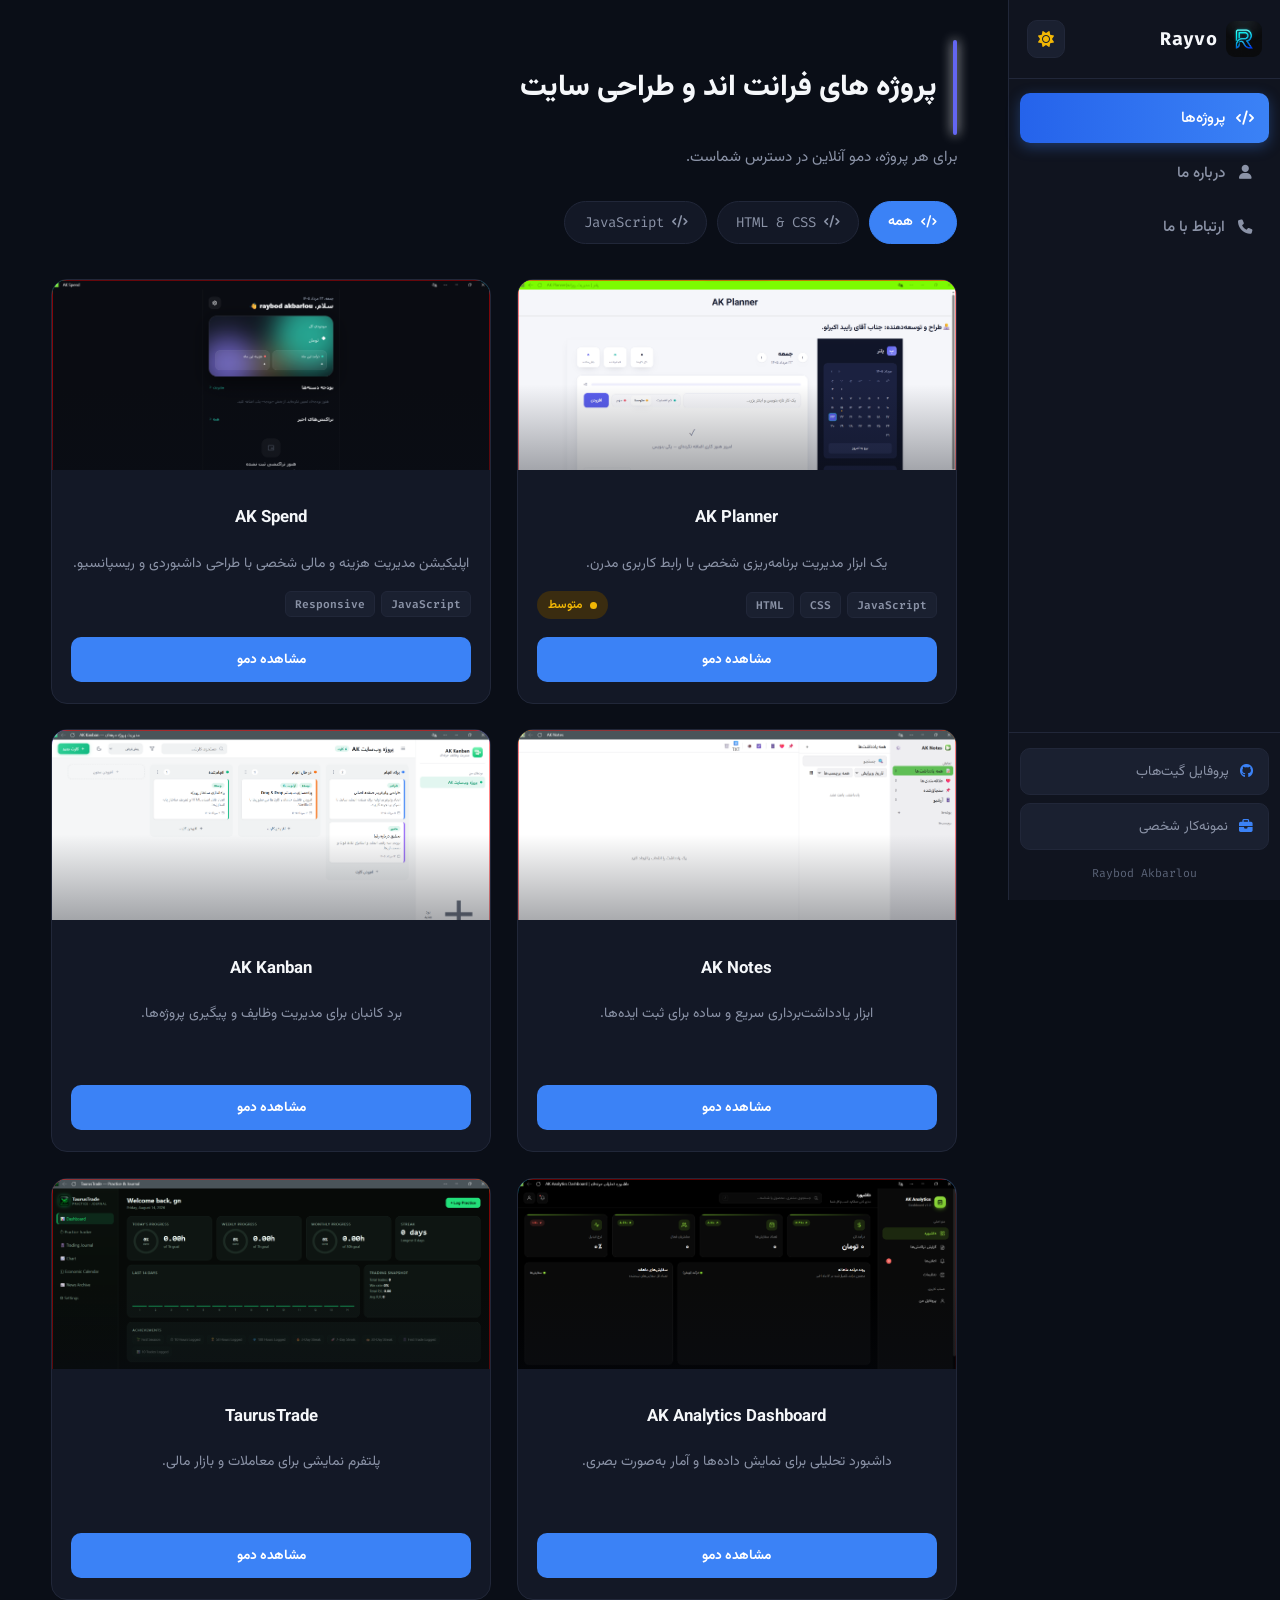
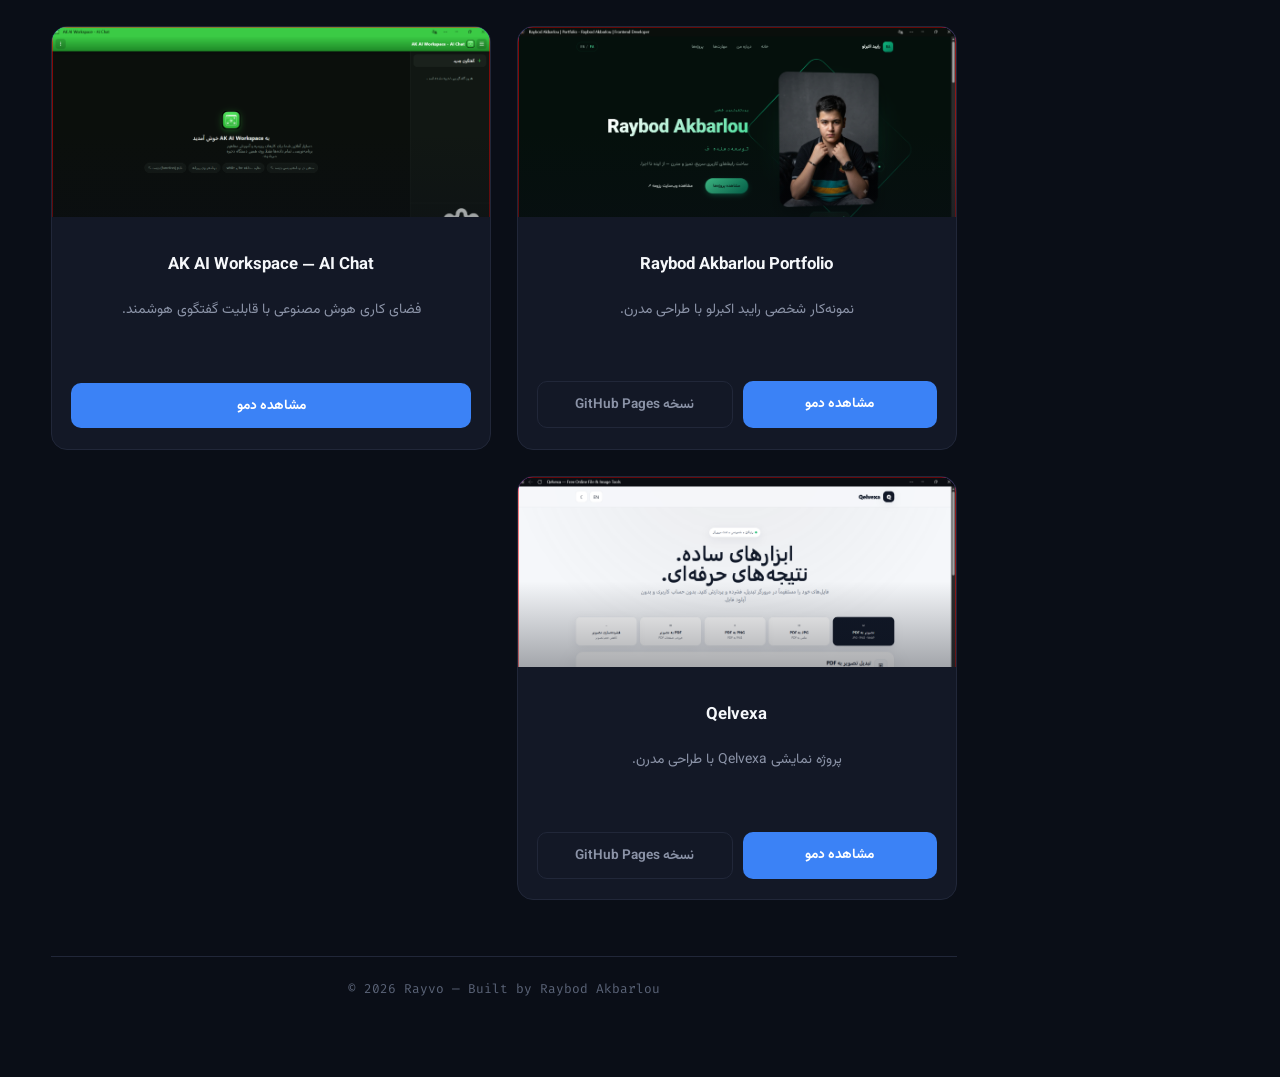
==== index.html @ 81c855da "Update index.html" ====
<!doctype html>
<html lang="fa-ir" dir="rtl">
  <head>
    <meta charset="UTF-8" />
    <meta name="viewport" content="width=device-width, initial-scale=1.0" />
    <meta name="robots" content="index, follow" />
    <meta name="google-site-verification" content="TCBOVamqbZAnU4rE4a7-qFZ5lnNchk9OCdgxbhcZMUU" />
    <meta name="google-site-verification" content="RnNxSynGkqbZttEz3qZgmqcuRz6Z2WB9FVSdHI-P9tY" />

    <title>Rayvo | رایبد اکبرلو — برنامه‌نویس و توسعه‌دهنده وب</title>

    <meta
      name="description"
      content="رایوو (Rayvo) — وب‌سایت رسمی رایبد اکبرلو (Raybod Akbarlou)، برنامه‌نویس و توسعه‌دهنده وب. نمونه‌کارها و پروژه‌های واقعی با HTML، CSS، JavaScript و Laravel."
    />

    <link rel="canonical" href="https://rayvo.vercel.app/">

    <!-- Open Graph -->
    <meta property="og:type" content="website" />
    <meta property="og:site_name" content="Rayvo" />
    <meta property="og:locale" content="fa_IR" />
    <meta property="og:title" content="Rayvo | رایبد اکبرلو (Raybod Akbarlou)" />
    <meta property="og:description" content="وب‌سایت رسمی رایبد اکبرلو (Raybod Akbarlou) — برنامه‌نویس و توسعه‌دهنده وب." />
    <meta property="og:url" content="https://rayvo.vercel.app/" />
    <meta property="og:image" content="https://rayvo.vercel.app/logo.jpg" />

    <!-- Twitter -->
    <meta name="twitter:card" content="summary_large_image" />
    <meta name="twitter:title" content="Rayvo | رایبد اکبرلو" />
    <meta name="twitter:description" content="وب‌سایت رسمی رایبد اکبرلو، برنامه‌نویس و توسعه‌دهنده وب." />
    <meta name="twitter:image" content="https://rayvo.vercel.app/logo.jpg" />

    <link rel="preconnect" href="https://fonts.googleapis.com" />
    <link rel="preconnect" href="https://fonts.gstatic.com" crossorigin />
    <link
      href="https://fonts.googleapis.com/css2?family=Vazirmatn:wght@400;500;600;700;800&family=Fira+Code:wght@500;700&display=swap"
      rel="stylesheet"
    />
    <link
      rel="stylesheet"
      href="https://cdnjs.cloudflare.com/ajax/libs/font-awesome/6.5.2/css/all.min.css"
    />
    <link rel="stylesheet" href="style.css" />
    <link rel="icon" type="image/jpeg" href="logo.jpg" />

    <!-- Person Schema — برای ارتباط دادن اسم و اسم‌های مستعار به گوگل -->
    <script type="application/ld+json">
    {
      "@context": "https://schema.org",
      "@type": "Person",
      "name": "Raybod Akbarlou",
      "alternateName": ["Rayvo", "رایوو", "رایبد اکبرلو", "رایبد برنامه‌نویس", "RAYVO"],
      "url": "https://rayvo.vercel.app/",
      "image": "https://rayvo.vercel.app/logo.jpg",
      "jobTitle": "Web Developer",
      "sameAs": [
        "لینک گیت‌هاب خودت",
        "لینک لینکدین خودت",
        "لینک اینستاگرام یا تلگرام خودت"
      ]
    }
    </script>
    <meta name="google-site-verification" content="_VOBvBdbE7ABhDpnq6AA2-xROh_60BNhu_OoKfqA_jM" />
  </head>
  <body>
    <div class="app-shell">
      <!-- ============ Sidebar (desktop) ============ -->
      <aside class="sidebar" id="sidebar">
        <div class="sidebar-top">
          <div class="brand">
            <img src="logo.jpg" alt="Rayvo logo" class="brand-mark-img" />
            <span class="brand-name font-en">Rayvo</span>
          </div>
          <button class="theme-toggle-btn" data-toggle-theme aria-label="تغییر پوسته روشن و تاریک">
            <i class="fa-solid fa-sun"></i>
          </button>
        </div>

        <nav class="sidebar-nav">
          <a href="#" class="nav-item active" data-section="projects">
            <i class="fa-solid fa-code"></i>
            پروژه‌ها
          </a>
          <a href="#" class="nav-item" data-section="about">
            <i class="fa-solid fa-user"></i>
            درباره ما
          </a>
          <a href="#" class="nav-item" data-section="contact">
            <i class="fa-solid fa-phone"></i>
            ارتباط با ما
          </a>
        </nav>

        <div class="sidebar-bottom">
          <a
            class="sidebar-link"
            href="https://github.com/raybod179"
            target="_blank"
            rel="noopener"
          >
            <i class="fa-brands fa-github"></i>
            پروفایل گیت‌هاب
          </a>
          <a
            class="sidebar-link"
            href="https://raybodak-portfolio.vercel.app/"
            target="_blank"
            rel="noopener"
          >
            <i class="fa-solid fa-briefcase"></i>
            نمونه‌کار شخصی
          </a>
          <div class="sidebar-credit font-en">Raybod Akbarlou</div>
        </div>
      </aside>

      <!-- ============ Main ============ -->
      <div style="flex:1; min-width:0; display:flex; flex-direction:column;">
        <!-- Mobile topbar -->
        <div class="mobile-topbar">
          <div class="brand">
            <img src="logo.jpg" alt="Rayvo logo" class="brand-mark-img" />
            <span class="brand-name font-en">Rayvo</span>
          </div>
          <button class="theme-toggle-btn" data-toggle-theme aria-label="تغییر پوسته روشن و تاریک">
            <i class="fa-solid fa-sun"></i>
          </button>
        </div>

        <main class="main-content">
          <!-- ================= Projects Section ================= -->
          <section class="page-section" id="section-projects">
            <div class="page-header">
              <div class="title-bar"></div>
              <h1 class="page-title">پروژه های فرانت اند و طراحی سایت</h1>
            </div>
            <p class="page-subtitle">برای هر پروژه، دمو آنلاین در دسترس شماست.</p>

            <div class="filters">
              <button class="filter-btn active" data-category="all">
                <i class="fa-solid fa-code"></i>
                همه
              </button>
              <button class="filter-btn" data-category="html-css">
                <i class="fa-solid fa-code"></i>
                <span class="font-en">HTML &amp; CSS</span>
              </button>
              <button class="filter-btn" data-category="javascript">
                <i class="fa-solid fa-code"></i>
                <span class="font-en">JavaScript</span>
              </button>
            </div>

            <div class="projects-grid" id="projectsGrid" style="display:none;"></div>

            <div class="projects-grid" id="skeletonContainer">
              <div class="skeleton-card">
                <div class="skel-block" style="height:190px;"></div>
                <div style="padding:1.15rem;">
                  <div class="skel-block" style="height:1rem; width:55%; margin:0 auto 0.7rem;"></div>
                  <div class="skel-block" style="height:0.8rem; width:85%; margin:0 auto 0.9rem;"></div>
                  <div class="skel-block" style="height:2.3rem; border-radius:10px;"></div>
                </div>
              </div>
              <div class="skeleton-card">
                <div class="skel-block" style="height:190px;"></div>
                <div style="padding:1.15rem;">
                  <div class="skel-block" style="height:1rem; width:55%; margin:0 auto 0.7rem;"></div>
                  <div class="skel-block" style="height:0.8rem; width:85%; margin:0 auto 0.9rem;"></div>
                  <div class="skel-block" style="height:2.3rem; border-radius:10px;"></div>
                </div>
              </div>
              <div class="skeleton-card">
                <div class="skel-block" style="height:190px;"></div>
                <div style="padding:1.15rem;">
                  <div class="skel-block" style="height:1rem; width:55%; margin:0 auto 0.7rem;"></div>
                  <div class="skel-block" style="height:0.8rem; width:85%; margin:0 auto 0.9rem;"></div>
                  <div class="skel-block" style="height:2.3rem; border-radius:10px;"></div>
                </div>
              </div>
            </div>
          </section>

          <!-- ================= About Section ================= -->
          <section class="page-section" id="section-about">
            <div class="page-header">
              <div class="title-bar"></div>
              <h1 class="page-title">درباره ما</h1>
            </div>
            <p class="page-subtitle">آشنایی با Rayvo</p>

            <div class="section-block">
              <p>
                Rayvo از سال ۱۴۰۱ با هدف ساخت محصولات دیجیتال اصولی، کاربردی و
                باکیفیت آغاز به کار کرده است. ما باور داریم که ساخت یک محصول
                موفق فقط به ظاهر زیبا محدود نمی‌شود؛ بلکه پایه اصلی آن منطق
                درست، معماری مناسب و توجه به جزئیات است.
              </p>
              <p>
                در Rayvo تمرکز ما بر طراحی و توسعه پروژه‌هایی است که با فکر،
                برنامه‌ریزی و اصول مهندسی ساخته می‌شوند. هر ایده را قبل از
                اجرا بررسی می‌کنیم و تلاش می‌کنیم نتیجه‌ای ایجاد کنیم که علاوه
                بر زیبایی، عملکرد واقعی و تجربه کاربری خوبی داشته باشد.
              </p>
              <p>
                ما با ساخت پروژه‌هایی در زمینه ابزارهای دیجیتال، نرم‌افزارهای
                کاربردی و تجربه‌های مدرن وب، مسیر خود را برای یادگیری، رشد و
                ایجاد محصولات بهتر ادامه می‌دهیم.
              </p>
              <p>
                ماموریت Rayvo این است که با ترکیب منطق، خلاقیت و فناوری،
                محصولاتی بسازد که ساده، قدرتمند و قابل اعتماد باشند. 🚀
              </p>
            </div>
          </section>

          <!-- ================= Contact Section ================= -->
          <section class="page-section" id="section-contact">
            <div class="page-header">
              <div class="title-bar"></div>
              <h1 class="page-title">ارتباط با ما</h1>
            </div>
            <p class="page-subtitle">از این راه‌ها می‌توانید با ما در ارتباط باشید.</p>

            <div class="contact-links">
              <a
                class="contact-card contact-telegram"
                href="https://t.me/RaybodAKPortfolio"
                target="_blank"
                rel="noopener"
              >
                <span class="contact-icon"><i class="fa-brands fa-telegram"></i></span>
                <span class="contact-text">
                  <span class="contact-label">تلگرام</span>
                  <span class="contact-sub font-en">t.me/RaybodAKPortfolio</span>
                </span>
              </a>

              <a
                class="contact-card contact-resume"
                href="https://raybodak.vercel.app/"
                target="_blank"
                rel="noopener"
              >
                <span class="contact-icon"><i class="fa-solid fa-file-lines"></i></span>
                <span class="contact-text">
                  <span class="contact-label">رزومه</span>
                  <span class="contact-sub font-en">raybodak.vercel.app</span>
                </span>
              </a>

              <a
                class="contact-card contact-github"
                href="https://github.com/raybod179"
                target="_blank"
                rel="noopener"
              >
                <span class="contact-icon"><i class="fa-brands fa-github"></i></span>
                <span class="contact-text">
                  <span class="contact-label">گیت‌هاب</span>
                  <span class="contact-sub font-en">github.com/raybod179</span>
                </span>
              </a>
            </div>
          </section>

          <footer class="site-footer font-en">
            © <span id="year"></span> Rayvo — Built by Raybod Akbarlou
          </footer>
        </main>
      </div>
    </div>

    <!-- ============ Bottom nav (mobile only) ============ -->
    <nav class="bottom-nav" id="bottomNav">
      <a href="#" class="bottom-nav-item active" data-section="projects">
        <i class="fa-solid fa-code"></i>
        <span>پروژه‌ها</span>
      </a>
      <a href="#" class="bottom-nav-item" data-section="about">
        <i class="fa-solid fa-user"></i>
        <span>درباره ما</span>
      </a>
      <a href="#" class="bottom-nav-item" data-section="contact">
        <i class="fa-solid fa-phone"></i>
        <span>ارتباط با ما</span>
      </a>
    </nav>

    <script src="script.js"></script>
    <script>
      document.getElementById("year").textContent = new Date().getFullYear();
    </script>
  </body>
</html>
---- style.css ----
/* =========================================================
   Rayvo — style.css
   Dark theme (default), right-side sidebar (RTL), colorful project cards
   Includes light theme toggle + mobile bottom navigation
   ========================================================= */

:root {
  --bg-page: #0a0e17;
  --bg-sidebar: #10141f;
  --bg-card: #131826;
  --bg-elevated: #1a2030;
  --border: #212739;
  --text-primary: #f5f7fa;
  --text-secondary: #8b93a7;
  --text-muted: #5b6478;

  --accent-blue: #3b82f6;
  --accent-blue-dark: #2563eb;
  --accent-blue-soft: rgba(59, 130, 246, 0.16);

  --accent-orange-1: #fb7a2e;
  --accent-orange-2: #ef476f;

  --badge-amber-bg: #3a2c10;
  --badge-amber-text: #f2b705;
  --badge-green-bg: #0f3323;
  --badge-green-text: #34d399;

  --radius-lg: 16px;
  --radius-md: 10px;
  --sidebar-width: 272px;
  --bottom-nav-height: 66px;
}

/* ================= Light theme ================= */
:root[data-theme="light"] {
  --bg-page: #f3f5fa;
  --bg-sidebar: #ffffff;
  --bg-card: #ffffff;
  --bg-elevated: #eef1f7;
  --border: #e3e7f0;
  --text-primary: #171c2b;
  --text-secondary: #5b6478;
  --text-muted: #8b93a7;

  --badge-amber-bg: #fdf1cf;
  --badge-amber-text: #a2720a;
  --badge-green-bg: #d9f7e8;
  --badge-green-text: #0f9d63;
}

* { box-sizing: border-box; }

html, body {
  margin: 0;
  padding: 0;
  background: var(--bg-page);
  color: var(--text-primary);
  font-family: "Vazirmatn", "Segoe UI", Tahoma, sans-serif;
}

body {
  direction: rtl;
  transition: background 0.25s ease, color 0.25s ease;
}

a { color: inherit; text-decoration: none; }
button { font-family: inherit; cursor: pointer; border: none; background: none; color: inherit; }
img { max-width: 100%; display: block; }

.font-en { direction: ltr; unicode-bidi: isolate; font-family: "Fira Code", monospace; }

/* ================= App Shell ================= */
.app-shell {
  display: flex;
  min-height: 100vh;
}

/* ================= Sidebar ================= */
.sidebar {
  width: var(--sidebar-width);
  flex-shrink: 0;
  background: var(--bg-sidebar);
  border-left: 1px solid var(--border);
  display: flex;
  flex-direction: column;
  position: sticky;
  top: 0;
  height: 100vh;
  z-index: 100;
  transition: background 0.25s ease, border-color 0.25s ease;
}

.sidebar-top {
  display: flex;
  align-items: center;
  justify-content: space-between;
  padding: 1.25rem 1.1rem;
  border-bottom: 1px solid var(--border);
}

.brand {
  display: flex;
  align-items: center;
  gap: 0.6rem;
}

.brand-mark-img {
  width: 36px;
  height: 36px;
  border-radius: 9px;
  object-fit: cover;
  flex-shrink: 0;
  background: #05070c;
}

.brand-name {
  font-weight: 800;
  font-size: 1.15rem;
  letter-spacing: 0.3px;
}

/* ================= Theme toggle button ================= */
.theme-toggle-btn {
  width: 38px;
  height: 38px;
  border-radius: 10px;
  background: var(--bg-elevated);
  border: 1px solid var(--border);
  display: flex;
  align-items: center;
  justify-content: center;
  flex-shrink: 0;
  transition: all 0.2s ease;
}

.theme-toggle-btn i {
  font-size: 1rem;
  color: #f2b705;
  transition: transform 0.3s ease;
}

.theme-toggle-btn:hover {
  border-color: var(--accent-blue);
  transform: translateY(-1px);
}

.sidebar-nav {
  padding: 0.9rem 0.7rem;
  display: flex;
  flex-direction: column;
  gap: 0.3rem;
}

.nav-item {
  display: flex;
  align-items: center;
  gap: 0.7rem;
  padding: 0.8rem 0.9rem;
  border-radius: var(--radius-md);
  color: var(--text-secondary);
  font-size: 0.95rem;
  font-weight: 500;
  transition: all 0.2s ease;
}

.nav-item i { font-size: 0.9rem; width: 18px; text-align: center; }

.nav-item:hover {
  background: var(--bg-elevated);
  color: var(--text-primary);
}

.nav-item.active {
  background: linear-gradient(90deg, var(--accent-blue-dark), var(--accent-blue));
  color: #fff;
  box-shadow: 0 4px 14px rgba(59, 130, 246, 0.35);
}

.sidebar-bottom {
  margin-top: auto;
  padding: 0.9rem 0.7rem 1.2rem;
  border-top: 1px solid var(--border);
  display: flex;
  flex-direction: column;
  gap: 0.5rem;
}

.sidebar-link {
  display: flex;
  align-items: center;
  gap: 0.7rem;
  padding: 0.75rem 0.9rem;
  border-radius: var(--radius-md);
  background: var(--bg-elevated);
  border: 1px solid var(--border);
  font-size: 0.85rem;
  color: var(--text-secondary);
  transition: all 0.2s ease;
}

.sidebar-link:hover { border-color: var(--accent-blue); color: var(--text-primary); }
.sidebar-link i { color: var(--accent-blue); }

.sidebar-credit {
  padding: 0.5rem 0.9rem 0;
  font-size: 0.72rem;
  color: var(--text-muted);
  text-align: center;
}

/* ================= Mobile Topbar ================= */
.mobile-topbar {
  display: none;
  align-items: center;
  justify-content: space-between;
  padding: 1rem 1.1rem;
  background: var(--bg-sidebar);
  border-bottom: 1px solid var(--border);
  position: sticky;
  top: 0;
  z-index: 90;
  transition: background 0.25s ease, border-color 0.25s ease;
}

/* ================= Main Content ================= */
.main-content {
  flex: 1;
  min-width: 0;
  padding: 2.5rem clamp(1.25rem, 4vw, 3.5rem) 5rem;
}

.page-header {
  display: flex;
  align-items: center;
  gap: 1rem;
  margin-bottom: 0.6rem;
}

.title-bar {
  width: 4px;
  align-self: stretch;
  border-radius: 4px;
  background: #6366f1;
  box-shadow: 0 0 12px currentColor;
  flex-shrink: 0;
  animation: rgbCycle 4s linear infinite;
}

@keyframes rgbCycle {
  0%   { filter: hue-rotate(0deg); }
  100% { filter: hue-rotate(360deg); }
}

@media (prefers-reduced-motion: reduce) {
  .title-bar { animation: none; }
}

.page-title {
  font-size: clamp(1.35rem, 1.4vw + 1rem, 1.85rem);
  font-weight: 800;
}

.page-subtitle {
  color: var(--text-secondary);
  margin: 0 0 0 1.4rem;
  font-size: 0.95rem;
}

/* ================= Filters ================= */
.filters {
  display: flex;
  gap: 0.6rem;
  margin: 2rem 0 2.2rem;
  flex-wrap: wrap;
}

.filter-btn {
  display: flex;
  align-items: center;
  gap: 0.5rem;
  padding: 0.6rem 1.15rem;
  border-radius: 999px;
  border: 1px solid var(--border);
  background: var(--bg-card);
  color: var(--text-secondary);
  font-size: 0.88rem;
  transition: all 0.2s ease;
}

.filter-btn i { font-size: 0.78rem; }

.filter-btn:hover { border-color: var(--accent-blue); color: var(--text-primary); }

.filter-btn.active {
  background: var(--accent-blue);
  border-color: var(--accent-blue);
  color: #fff;
  font-weight: 600;
}

/* ================= Projects Grid ================= */
.projects-grid {
  display: grid;
  grid-template-columns: repeat(auto-fill, minmax(300px, 1fr));
  gap: 1.6rem;
}

.project-card {
  background: var(--bg-card);
  border: 1px solid var(--border);
  border-radius: var(--radius-lg);
  overflow: hidden;
  display: flex;
  flex-direction: column;
  transition: transform 0.25s ease, border-color 0.25s ease, box-shadow 0.25s ease, background 0.25s ease;
}

.project-card:hover {
  transform: translateY(-5px);
  border-color: var(--accent-blue);
  box-shadow: 0 12px 28px rgba(0, 0, 0, 0.35);
}

.project-thumb {
  height: 190px;
  width: 100%;
  display: flex;
  align-items: center;
  justify-content: center;
  position: relative;
  overflow: hidden;
}

/* Real screenshot image (preferred). Name your files ray1.jpg, ray2.jpg, ray3.jpg ...
   and place them next to index.html — they'll show automatically. */
.project-thumb-img {
  position: absolute;
  inset: 0;
  width: 100%;
  height: 100%;
  object-fit: cover;
  object-position: top center;
  z-index: 0;
}

.project-thumb i {
  font-size: 3rem;
  color: rgba(255, 255, 255, 0.92);
  filter: drop-shadow(0 4px 10px rgba(0, 0, 0, 0.25));
  position: relative;
  z-index: 1;
  display: none;
}

/* If an image is missing/broken, script.js adds this class and the icon shows instead */
.project-thumb.thumb-fallback i { display: block; }

.project-thumb::after {
  content: "";
  position: absolute;
  inset: 0;
  background: linear-gradient(180deg, rgba(0,0,0,0) 55%, rgba(10,14,23,0.35) 100%);
  z-index: 1;
}

.thumb-planner   { background: linear-gradient(135deg, #fb923c, #f43f5e); }
.thumb-spend     { background: linear-gradient(135deg, #10b981, #0ea5e9); }
.thumb-notes     { background: linear-gradient(135deg, #f59e0b, #f97316); }
.thumb-kanban    { background: linear-gradient(135deg, #8b5cf6, #6366f1); }
.thumb-analytics { background: linear-gradient(135deg, #06b6d4, #3b82f6); }
.thumb-trade     { background: linear-gradient(135deg, #ef4444, #f59e0b); }
.thumb-portfolio { background: linear-gradient(135deg, #6366f1, #a855f7); }
.thumb-ai        { background: linear-gradient(135deg, #22d3ee, #6366f1); }
.thumb-ide       { background: linear-gradient(135deg, #64748b, #1e293b); }
.thumb-qelvexa   { background: linear-gradient(135deg, #d946ef, #6366f1); }

.project-body {
  padding: 1.15rem 1.2rem 1.3rem;
  display: flex;
  flex-direction: column;
  flex: 1;
  text-align: center;
}

.project-title {
  font-weight: 700;
  font-size: 1.05rem;
  margin-bottom: 0.4rem;
}

.project-desc {
  color: var(--text-secondary);
  font-size: 0.87rem;
  line-height: 1.7;
  margin-bottom: 1rem;
}

.project-meta {
  display: flex;
  align-items: center;
  justify-content: space-between;
  margin-bottom: 1.1rem;
  min-height: 26px;
}

.tech-tags {
  display: flex;
  gap: 0.4rem;
  flex-wrap: wrap;
}

.tech-tag {
  font-size: 0.7rem;
  font-weight: 600;
  padding: 0.28rem 0.55rem;
  border-radius: 6px;
  border: 1px solid var(--border);
  color: var(--text-secondary);
  background: var(--bg-elevated);
}

.level-badge {
  display: inline-flex;
  align-items: center;
  gap: 0.4rem;
  font-size: 0.75rem;
  font-weight: 600;
  padding: 0.32rem 0.7rem;
  border-radius: 999px;
}

.level-dot {
  width: 7px;
  height: 7px;
  border-radius: 50%;
}

.level-amber { background: var(--badge-amber-bg); color: var(--badge-amber-text); }
.level-amber .level-dot { background: var(--badge-amber-text); }

.level-green { background: var(--badge-green-bg); color: var(--badge-green-text); }
.level-green .level-dot { background: var(--badge-green-text); }

.project-actions {
  display: flex;
  gap: 0.6rem;
  margin-top: auto;
}

.btn-demo,
.btn-alt {
  flex: 1;
  padding: 0.75rem 0.5rem;
  border-radius: var(--radius-md);
  font-size: 0.85rem;
  font-weight: 700;
  text-align: center;
  transition: all 0.2s ease;
}

.btn-demo {
  background: var(--accent-blue);
  color: #fff;
}

.btn-demo:hover { background: var(--accent-blue-dark); }

.btn-alt {
  background: transparent;
  border: 1px solid var(--border);
  color: var(--text-secondary);
  font-weight: 600;
}

.btn-alt:hover { border-color: var(--accent-blue); color: var(--text-primary); }

/* ================= Empty State ================= */
.empty-state {
  text-align: center;
  color: var(--text-muted);
  padding: 3rem 1rem;
  border: 1px dashed var(--border);
  border-radius: var(--radius-lg);
}

/* ================= Skeleton ================= */
.skeleton-card {
  background: var(--bg-card);
  border: 1px solid var(--border);
  border-radius: var(--radius-lg);
  overflow: hidden;
}

.skel-block {
  background: var(--bg-elevated);
  animation: pulse 1.4s ease-in-out infinite;
}

@keyframes pulse {
  0%, 100% { opacity: 1; }
  50% { opacity: 0.45; }
}

/* ================= Sections (About / Contact) ================= */
.page-section { display: none; }
.page-section.visible { display: block; }

.section-block {
  background: var(--bg-card);
  border: 1px solid var(--border);
  border-radius: var(--radius-lg);
  padding: 1.8rem;
  margin-top: 1.4rem;
  color: var(--text-secondary);
  line-height: 2;
}

.contact-form { display: grid; gap: 1rem; margin-top: 1.4rem; }

.contact-form input,
.contact-form textarea {
  background: var(--bg-elevated);
  border: 1px solid var(--border);
  border-radius: var(--radius-md);
  padding: 0.85rem 1rem;
  color: var(--text-primary);
  font-family: inherit;
}

.contact-form input:focus,
.contact-form textarea:focus {
  outline: none;
  border-color: var(--accent-blue);
}

.contact-form button {
  background: var(--accent-blue);
  color: #fff;
  font-weight: 700;
  padding: 0.85rem;
  border-radius: var(--radius-md);
}

.contact-form button:hover { background: var(--accent-blue-dark); }

/* ================= Contact Links ================= */
.contact-links {
  display: grid;
  grid-template-columns: repeat(auto-fit, minmax(230px, 1fr));
  gap: 1rem;
  margin-top: 1.4rem;
}

.contact-card {
  display: flex;
  align-items: center;
  gap: 0.9rem;
  padding: 1.1rem 1.2rem;
  background: var(--bg-card);
  border: 1px solid var(--border);
  border-radius: var(--radius-lg);
  transition: all 0.25s ease;
}

.contact-card:hover {
  transform: translateY(-4px);
  box-shadow: 0 12px 26px rgba(0, 0, 0, 0.35);
}

.contact-icon {
  width: 46px;
  height: 46px;
  border-radius: 12px;
  display: flex;
  align-items: center;
  justify-content: center;
  font-size: 1.3rem;
  flex-shrink: 0;
  color: #fff;
}

.contact-telegram .contact-icon { background: linear-gradient(135deg, #29a9eb, #0f7cc4); }
.contact-telegram:hover { border-color: #29a9eb; }

.contact-resume .contact-icon { background: linear-gradient(135deg, var(--accent-blue), #6366f1); }
.contact-resume:hover { border-color: var(--accent-blue); }

.contact-github .contact-icon { background: linear-gradient(135deg, #4b5563, #1f2430); }
.contact-github:hover { border-color: #6b7280; }

.contact-text {
  display: flex;
  flex-direction: column;
  gap: 0.2rem;
}

.contact-label {
  font-weight: 700;
  font-size: 0.98rem;
  color: var(--text-primary);
}

.contact-sub {
  font-size: 0.78rem;
  color: var(--text-secondary);
}

/* ================= Footer ================= */
.site-footer {
  margin-top: 3.5rem;
  padding-top: 1.4rem;
  border-top: 1px solid var(--border);
  color: var(--text-muted);
  font-size: 0.8rem;
  text-align: center;
}

/* ================= Bottom Navigation (mobile only) ================= */
.bottom-nav {
  display: none;
  position: fixed;
  bottom: 0;
  left: 0;
  right: 0;
  height: var(--bottom-nav-height);
  background: var(--bg-sidebar);
  border-top: 1px solid var(--border);
  z-index: 95;
  align-items: stretch;
  justify-content: space-around;
  padding-bottom: env(safe-area-inset-bottom, 0);
}

.bottom-nav-item {
  flex: 1;
  display: flex;
  flex-direction: column;
  align-items: center;
  justify-content: center;
  gap: 0.25rem;
  color: var(--text-secondary);
  font-size: 0.7rem;
  font-weight: 500;
  transition: color 0.2s ease;
}

.bottom-nav-item i { font-size: 1.15rem; }

.bottom-nav-item.active { color: var(--accent-blue); }

/* ================= Responsive ================= */
@media (max-width: 1023px) {
  .mobile-topbar { display: flex; }

  .sidebar { display: none; }

  .bottom-nav { display: flex; }

  .main-content { padding-bottom: calc(var(--bottom-nav-height) + 2rem); }
}

@media (prefers-reduced-motion: reduce) {
  * { animation: none !important; transition: none !important; }
}

a:focus-visible, button:focus-visible {
  outline: 2px solid var(--accent-blue);
  outline-offset: 2px;
}
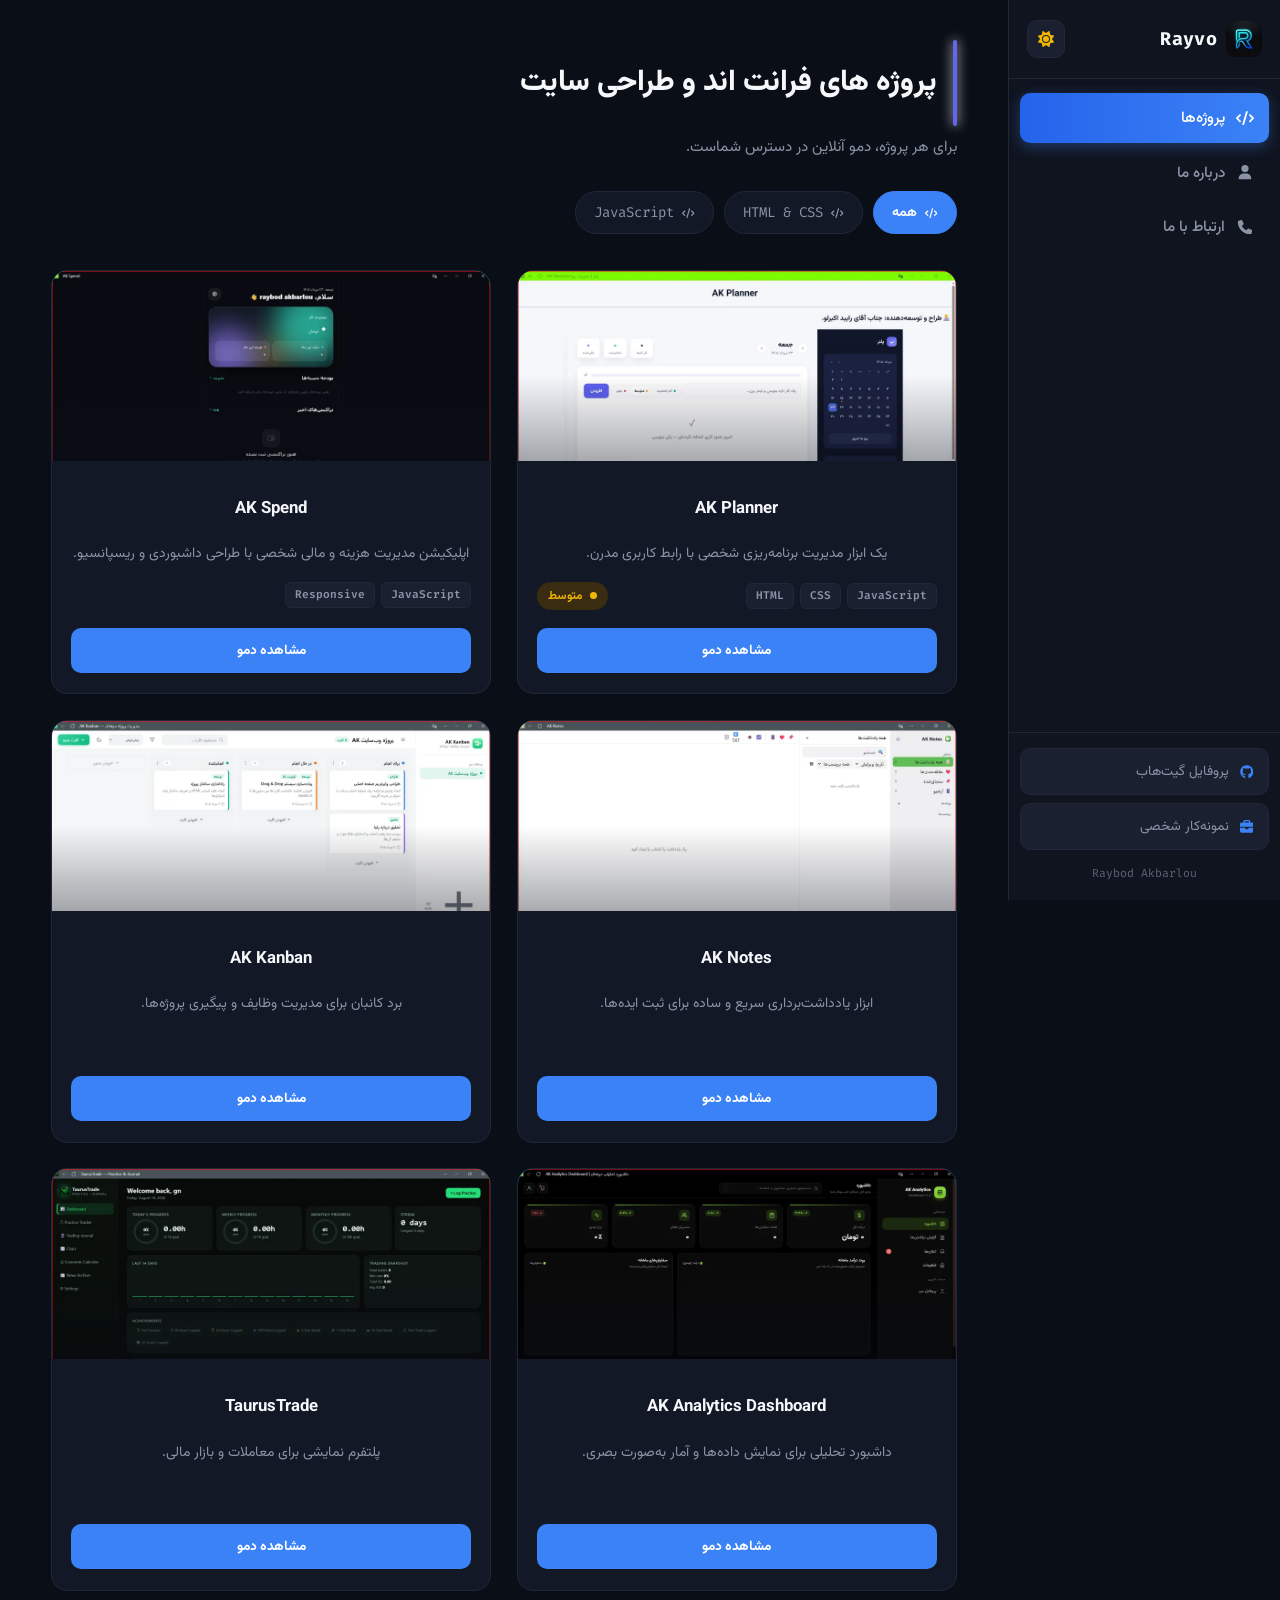
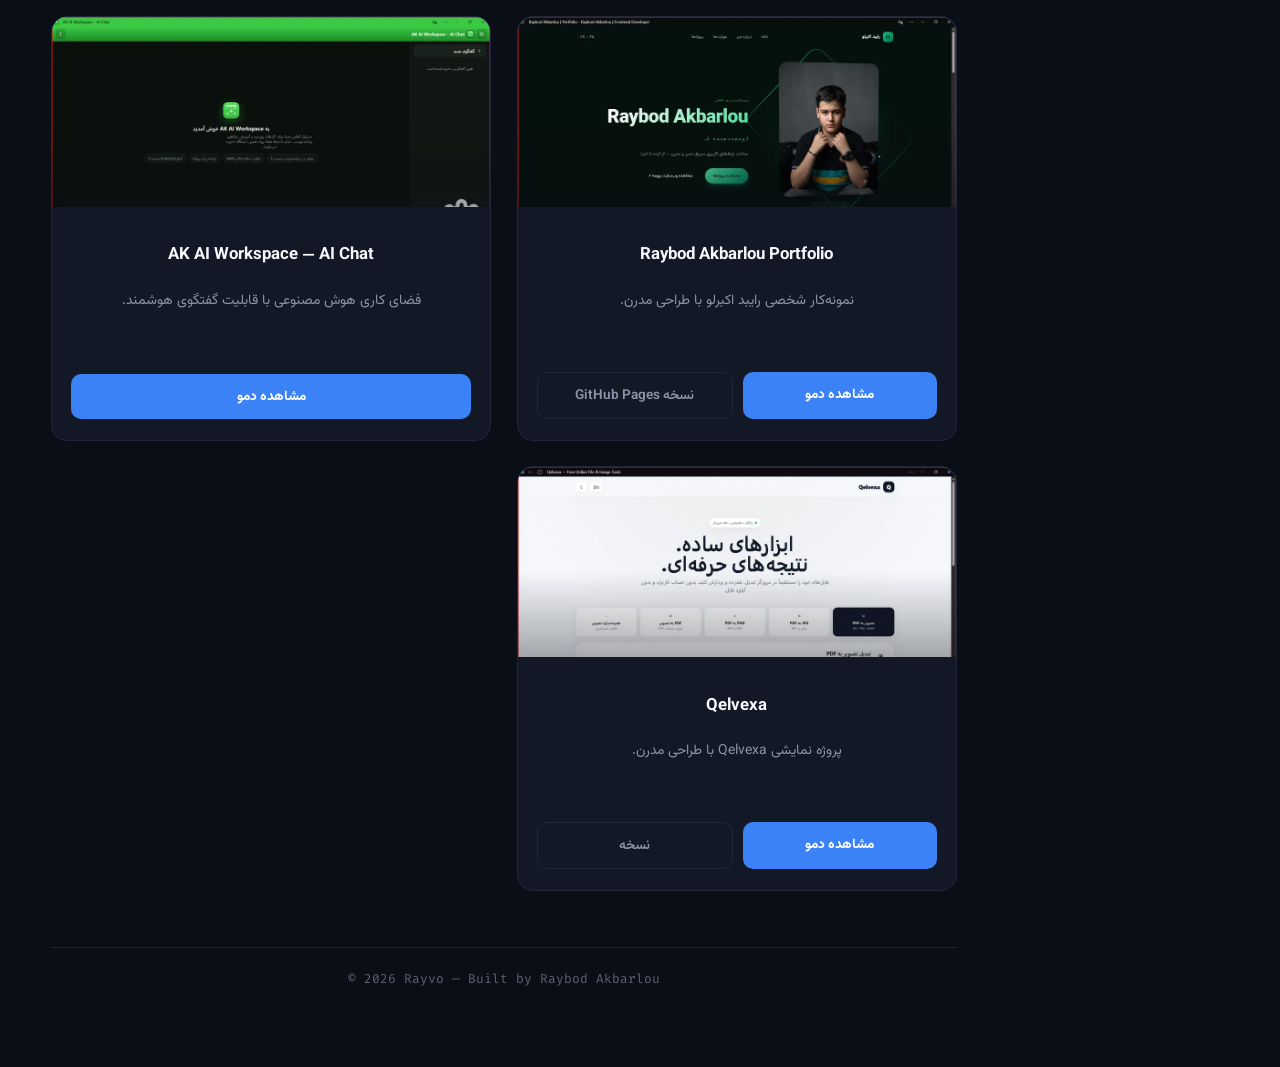
==== commit 91b0bcc0: "Upload new Rayvo version" ====
--- a/index.html
+++ b/index.html
@@ -3,190 +3,427 @@
   <head>
     <meta charset="UTF-8" />
     <meta name="viewport" content="width=device-width, initial-scale=1.0" />
-    <meta name="robots" content="index, follow" />
+    <meta name="robots" content="index, follow, max-image-preview:large, max-snippet:-1" />
+    <meta name="author" content="Raybod Akbarlou" />
+    <meta name="theme-color" content="#0a0e17" />
     <meta name="google-site-verification" content="TCBOVamqbZAnU4rE4a7-qFZ5lnNchk9OCdgxbhcZMUU" />
     <meta name="google-site-verification" content="RnNxSynGkqbZttEz3qZgmqcuRz6Z2WB9FVSdHI-P9tY" />
-
-    <title>Rayvo | رایبد اکبرلو — برنامه‌نویس و توسعه‌دهنده وب</title>
-
+    <meta name="google-site-verification" content="_VOBvBdbE7ABhDpnq6AA2-xROh_60BNhu_OoKfqA_jM" />
+
+    <title>Rayvo</title>
     <meta
       name="description"
-      content="رایوو (Rayvo) — وب‌سایت رسمی رایبد اکبرلو (Raybod Akbarlou)، برنامه‌نویس و توسعه‌دهنده وب. نمونه‌کارها و پروژه‌های واقعی با HTML، CSS، JavaScript و Laravel."
+      content="Rayvo (رایوو) — وب‌سایت رسمی رایبد اکبرلو (Raybod Akbarlou)، برنامه‌نویس و طراح وب. نمونه‌کارها و پروژه‌های فرانت‌اند با HTML، CSS، JavaScript و Laravel همراه با دمو آنلاین."
     />
-
-    <link rel="canonical" href="https://rayvo.vercel.app/">
-
-    <!-- Open Graph -->
+    <link rel="canonical" href="https://rayvo.vercel.app/" />
+
+    <!-- Open Graph / Twitter -->
     <meta property="og:type" content="website" />
     <meta property="og:site_name" content="Rayvo" />
     <meta property="og:locale" content="fa_IR" />
-    <meta property="og:title" content="Rayvo | رایبد اکبرلو (Raybod Akbarlou)" />
+    <meta property="og:title" content="Rayvo" />
     <meta property="og:description" content="وب‌سایت رسمی رایبد اکبرلو (Raybod Akbarlou) — برنامه‌نویس و توسعه‌دهنده وب." />
     <meta property="og:url" content="https://rayvo.vercel.app/" />
-    <meta property="og:image" content="https://rayvo.vercel.app/logo.jpg" />
-
-    <!-- Twitter -->
+    <meta property="og:image" content="https://rayvo.vercel.app/assets/img/logo.jpg" />
+    <meta property="og:image:alt" content="لوگوی Rayvo" />
     <meta name="twitter:card" content="summary_large_image" />
-    <meta name="twitter:title" content="Rayvo | رایبد اکبرلو" />
+    <meta name="twitter:title" content="Rayvo" />
     <meta name="twitter:description" content="وب‌سایت رسمی رایبد اکبرلو، برنامه‌نویس و توسعه‌دهنده وب." />
-    <meta name="twitter:image" content="https://rayvo.vercel.app/logo.jpg" />
-
+    <meta name="twitter:image" content="https://rayvo.vercel.app/assets/img/logo.jpg" />
+
+    <!-- Favicon (PNG only — no .ico) + PWA icons — add these files to the site root (see README → "Favicon") -->
+    <link rel="icon" type="image/png" href="favicon.png" />
+    <link rel="icon" type="image/png" sizes="96x96" href="favicon-96x96.png" />
+    <link rel="apple-touch-icon" sizes="180x180" href="apple-touch-icon.png" />
+    <link rel="manifest" href="manifest.webmanifest" />
+    <meta name="application-name" content="Rayvo" />
+    <meta name="mobile-web-app-capable" content="yes" />
+    <meta name="apple-mobile-web-app-capable" content="yes" />
+    <meta name="apple-mobile-web-app-title" content="Rayvo" />
+    <meta name="apple-mobile-web-app-status-bar-style" content="black" />
+
+    <!-- Styles: Tailwind CSS build (source: tailwind/input.css). Listed first on purpose. -->
+    <link rel="stylesheet" href="assets/css/tailwind.css" />
+    <noscript><link rel="stylesheet" href="assets/css/noscript.css" /></noscript>
+
+    <!-- Fonts (the only third-party request) -->
     <link rel="preconnect" href="https://fonts.googleapis.com" />
     <link rel="preconnect" href="https://fonts.gstatic.com" crossorigin />
     <link
       href="https://fonts.googleapis.com/css2?family=Vazirmatn:wght@400;500;600;700;800&family=Fira+Code:wght@500;700&display=swap"
       rel="stylesheet"
     />
-    <link
-      rel="stylesheet"
-      href="https://cdnjs.cloudflare.com/ajax/libs/font-awesome/6.5.2/css/all.min.css"
-    />
-    <link rel="stylesheet" href="style.css" />
-    <link rel="icon" type="image/jpeg" href="logo.jpg" />
-
-    <!-- Person Schema — برای ارتباط دادن اسم و اسم‌های مستعار به گوگل -->
+
+    <!-- Applies the saved theme before first paint (prevents a dark→light flash) -->
+    <script src="assets/js/theme-init.js"></script>
+
+    <!-- Structured data: Person + Organization + WebSite (sameAs = official profiles) -->
     <script type="application/ld+json">
+{
+  "@context": "https://schema.org",
+  "@graph": [
     {
-      "@context": "https://schema.org",
       "@type": "Person",
+      "@id": "https://rayvo.vercel.app/#person",
       "name": "Raybod Akbarlou",
-      "alternateName": ["Rayvo", "رایوو", "رایبد اکبرلو", "رایبد برنامه‌نویس", "RAYVO"],
+      "alternateName": [
+        "رایبد اکبرلو",
+        "رایبد اکبر لو",
+        "Raybod AK"
+      ],
       "url": "https://rayvo.vercel.app/",
-      "image": "https://rayvo.vercel.app/logo.jpg",
+      "image": "https://rayvo.vercel.app/assets/img/logo.jpg",
       "jobTitle": "Web Developer",
+      "description": "Raybod Akbarlou (رایبد اکبرلو) is a web developer and the founder of Rayvo, focused on front-end development with HTML, CSS, JavaScript and Laravel.",
+      "knowsAbout": [
+        "Web development",
+        "Front-end development",
+        "HTML",
+        "CSS",
+        "JavaScript",
+        "Laravel",
+        "SEO"
+      ],
+      "knowsLanguage": [
+        "fa",
+        "en"
+      ],
+      "worksFor": {
+        "@id": "https://rayvo.vercel.app/#brand"
+      },
       "sameAs": [
-        "لینک گیت‌هاب خودت",
-        "لینک لینکدین خودت",
-        "لینک اینستاگرام یا تلگرام خودت"
+        "https://github.com/raybod179",
+        "https://github.com/raybod179-oss",
+        "https://t.me/Rayvoak",
+        "https://www.youtube.com/@raybod-akbarlou-Rayvo",
+        "https://ble.ir/rayvo",
+        "https://www.aparat.com/Rayvo",
+        "https://raybodak.vercel.app/",
+        "https://raybodak-portfolio.vercel.app/"
       ]
+    },
+    {
+      "@type": "Organization",
+      "@id": "https://rayvo.vercel.app/#brand",
+      "name": "Rayvo",
+      "alternateName": [
+        "رایوو",
+        "rayvo",
+        "RAYVO"
+      ],
+      "url": "https://rayvo.vercel.app/",
+      "logo": "https://rayvo.vercel.app/assets/img/logo.jpg",
+      "foundingDate": "2022",
+      "founder": {
+        "@id": "https://rayvo.vercel.app/#person"
+      },
+      "sameAs": [
+        "https://github.com/raybod179-oss/Rayvo",
+        "https://t.me/Rayvoak",
+        "https://www.youtube.com/@raybod-akbarlou-Rayvo",
+        "https://ble.ir/rayvo",
+        "https://www.aparat.com/Rayvo"
+      ]
+    },
+    {
+      "@type": "WebSite",
+      "@id": "https://rayvo.vercel.app/#website",
+      "url": "https://rayvo.vercel.app/",
+      "name": "Rayvo",
+      "alternateName": [
+        "رایوو",
+        "rayvo"
+      ],
+      "inLanguage": "fa",
+      "publisher": {
+        "@id": "https://rayvo.vercel.app/#brand"
+      }
     }
+  ]
+}
     </script>
-    <meta name="google-site-verification" content="_VOBvBdbE7ABhDpnq6AA2-xROh_60BNhu_OoKfqA_jM" />
   </head>
+
   <body>
-    <div class="app-shell">
+    <!-- Icon sprite: Font Awesome Free 6 (https://fontawesome.com) — icons licensed CC BY 4.0.
+         Inlined so the page needs no icon font (≈250 KB saved) and no extra request. -->
+    <svg xmlns="http://www.w3.org/2000/svg" class="absolute size-0 overflow-hidden" aria-hidden="true" focusable="false">
+    <symbol id="i-sun" viewBox="0 0 512 512"><path d="M361.5 1.2c5 2.1 8.6 6.6 9.6 11.9L391 121l107.9 19.8c5.3 1 9.8 4.6 11.9 9.6s1.5 10.7-1.6 15.2L446.9 256l62.3 90.3c3.1 4.5 3.7 10.2 1.6 15.2s-6.6 8.6-11.9 9.6L391 391 371.1 498.9c-1 5.3-4.6 9.8-9.6 11.9s-10.7 1.5-15.2-1.6L256 446.9l-90.3 62.3c-4.5 3.1-10.2 3.7-15.2 1.6s-8.6-6.6-9.6-11.9L121 391 13.1 371.1c-5.3-1-9.8-4.6-11.9-9.6s-1.5-10.7 1.6-15.2L65.1 256 2.8 165.7c-3.1-4.5-3.7-10.2-1.6-15.2s6.6-8.6 11.9-9.6L121 121 140.9 13.1c1-5.3 4.6-9.8 9.6-11.9s10.7-1.5 15.2 1.6L256 65.1 346.3 2.8c4.5-3.1 10.2-3.7 15.2-1.6zM160 256a96 96 0 1 1 192 0 96 96 0 1 1 -192 0zm224 0a128 128 0 1 0 -256 0 128 128 0 1 0 256 0z"/></symbol>
+    <symbol id="i-moon" viewBox="0 0 384 512"><path d="M223.5 32C100 32 0 132.3 0 256S100 480 223.5 480c60.6 0 115.5-24.2 155.8-63.4c5-4.9 6.3-12.5 3.1-18.7s-10.1-9.7-17-8.5c-9.8 1.7-19.8 2.6-30.1 2.6c-96.9 0-175.5-78.8-175.5-176c0-65.8 36-123.1 89.3-153.3c6.1-3.5 9.2-10.5 7.7-17.3s-7.3-11.9-14.3-12.5c-6.3-.5-12.6-.8-19-.8z"/></symbol>
+    <symbol id="i-code" viewBox="0 0 640 512"><path d="M392.8 1.2c-17-4.9-34.7 5-39.6 22l-128 448c-4.9 17 5 34.7 22 39.6s34.7-5 39.6-22l128-448c4.9-17-5-34.7-22-39.6zm80.6 120.1c-12.5 12.5-12.5 32.8 0 45.3L562.7 256l-89.4 89.4c-12.5 12.5-12.5 32.8 0 45.3s32.8 12.5 45.3 0l112-112c12.5-12.5 12.5-32.8 0-45.3l-112-112c-12.5-12.5-32.8-12.5-45.3 0zm-306.7 0c-12.5-12.5-32.8-12.5-45.3 0l-112 112c-12.5 12.5-12.5 32.8 0 45.3l112 112c12.5 12.5 32.8 12.5 45.3 0s12.5-32.8 0-45.3L77.3 256l89.4-89.4c12.5-12.5 12.5-32.8 0-45.3z"/></symbol>
+    <symbol id="i-user" viewBox="0 0 448 512"><path d="M224 256A128 128 0 1 0 224 0a128 128 0 1 0 0 256zm-45.7 48C79.8 304 0 383.8 0 482.3C0 498.7 13.3 512 29.7 512l388.6 0c16.4 0 29.7-13.3 29.7-29.7C448 383.8 368.2 304 269.7 304l-91.4 0z"/></symbol>
+    <symbol id="i-phone" viewBox="0 0 512 512"><path d="M164.9 24.6c-7.7-18.6-28-28.5-47.4-23.2l-88 24C12.1 30.2 0 46 0 64C0 311.4 200.6 512 448 512c18 0 33.8-12.1 38.6-29.5l24-88c5.3-19.4-4.6-39.7-23.2-47.4l-96-40c-16.3-6.8-35.2-2.1-46.3 11.6L304.7 368C234.3 334.7 177.3 277.7 144 207.3L193.3 167c13.7-11.2 18.4-30 11.6-46.3l-40-96z"/></symbol>
+    <symbol id="i-github" viewBox="0 0 496 512"><path d="M165.9 397.4c0 2-2.3 3.6-5.2 3.6-3.3.3-5.6-1.3-5.6-3.6 0-2 2.3-3.6 5.2-3.6 3-.3 5.6 1.3 5.6 3.6zm-31.1-4.5c-.7 2 1.3 4.3 4.3 4.9 2.6 1 5.6 0 6.2-2s-1.3-4.3-4.3-5.2c-2.6-.7-5.5.3-6.2 2.3zm44.2-1.7c-2.9.7-4.9 2.6-4.6 4.9.3 2 2.9 3.3 5.9 2.6 2.9-.7 4.9-2.6 4.6-4.6-.3-1.9-3-3.2-5.9-2.9zM244.8 8C106.1 8 0 113.3 0 252c0 110.9 69.8 205.8 169.5 239.2 12.8 2.3 17.3-5.6 17.3-12.1 0-6.2-.3-40.4-.3-61.4 0 0-70 15-84.7-29.8 0 0-11.4-29.1-27.8-36.6 0 0-22.9-15.7 1.6-15.4 0 0 24.9 2 38.6 25.8 21.9 38.6 58.6 27.5 72.9 20.9 2.3-16 8.8-27.1 16-33.7-55.9-6.2-112.3-14.3-112.3-110.5 0-27.5 7.6-41.3 23.6-58.9-2.6-6.5-11.1-33.3 2.6-67.9 20.9-6.5 69 27 69 27 20-5.6 41.5-8.5 62.8-8.5s42.8 2.9 62.8 8.5c0 0 48.1-33.6 69-27 13.7 34.7 5.2 61.4 2.6 67.9 16 17.7 25.8 31.5 25.8 58.9 0 96.5-58.9 104.2-114.8 110.5 9.2 7.9 17 22.9 17 46.4 0 33.7-.3 75.4-.3 83.6 0 6.5 4.6 14.4 17.3 12.1C428.2 457.8 496 362.9 496 252 496 113.3 383.5 8 244.8 8zM97.2 352.9c-1.3 1-1 3.3.7 5.2 1.6 1.6 3.9 2.3 5.2 1 1.3-1 1-3.3-.7-5.2-1.6-1.6-3.9-2.3-5.2-1zm-10.8-8.1c-.7 1.3.3 2.9 2.3 3.9 1.6 1 3.6.7 4.3-.7.7-1.3-.3-2.9-2.3-3.9-2-.6-3.6-.3-4.3.7zm32.4 35.6c-1.6 1.3-1 4.3 1.3 6.2 2.3 2.3 5.2 2.6 6.5 1 1.3-1.3.7-4.3-1.3-6.2-2.2-2.3-5.2-2.6-6.5-1zm-11.4-14.7c-1.6 1-1.6 3.6 0 5.9 1.6 2.3 4.3 3.3 5.6 2.3 1.6-1.3 1.6-3.9 0-6.2-1.4-2.3-4-3.3-5.6-2z"/></symbol>
+    <symbol id="i-briefcase" viewBox="0 0 512 512"><path d="M184 48l144 0c4.4 0 8 3.6 8 8l0 40L176 96l0-40c0-4.4 3.6-8 8-8zm-56 8l0 40L64 96C28.7 96 0 124.7 0 160l0 96 192 0 128 0 192 0 0-96c0-35.3-28.7-64-64-64l-64 0 0-40c0-30.9-25.1-56-56-56L184 0c-30.9 0-56 25.1-56 56zM512 288l-192 0 0 32c0 17.7-14.3 32-32 32l-64 0c-17.7 0-32-14.3-32-32l0-32L0 288 0 416c0 35.3 28.7 64 64 64l384 0c35.3 0 64-28.7 64-64l0-128z"/></symbol>
+    <symbol id="i-telegram" viewBox="0 0 496 512"><path d="M248,8C111.033,8,0,119.033,0,256S111.033,504,248,504,496,392.967,496,256,384.967,8,248,8ZM362.952,176.66c-3.732,39.215-19.881,134.378-28.1,178.3-3.476,18.584-10.322,24.816-16.948,25.425-14.4,1.326-25.338-9.517-39.287-18.661-21.827-14.308-34.158-23.215-55.346-37.177-24.485-16.135-8.612-25,5.342-39.5,3.652-3.793,67.107-61.51,68.335-66.746.153-.655.3-3.1-1.154-4.384s-3.59-.849-5.135-.5q-3.283.746-104.608,69.142-14.845,10.194-26.894,9.934c-8.855-.191-25.888-5.006-38.551-9.123-15.531-5.048-27.875-7.717-26.8-16.291q.84-6.7,18.45-13.7,108.446-47.248,144.628-62.3c68.872-28.647,83.183-33.623,92.511-33.789,2.052-.034,6.639.474,9.61,2.885a10.452,10.452,0,0,1,3.53,6.716A43.765,43.765,0,0,1,362.952,176.66Z"/></symbol>
+    <symbol id="i-youtube" viewBox="0 0 576 512"><path d="M549.655 124.083c-6.281-23.65-24.787-42.276-48.284-48.597C458.781 64 288 64 288 64S117.22 64 74.629 75.486c-23.497 6.322-42.003 24.947-48.284 48.597-11.412 42.867-11.412 132.305-11.412 132.305s0 89.438 11.412 132.305c6.281 23.65 24.787 41.5 48.284 47.821C117.22 448 288 448 288 448s170.78 0 213.371-11.486c23.497-6.321 42.003-24.171 48.284-47.821 11.412-42.867 11.412-132.305 11.412-132.305s0-89.438-11.412-132.305zm-317.51 213.508V175.185l142.739 81.205-142.739 81.201z"/></symbol>
+    <symbol id="i-comment-dots" viewBox="0 0 512 512"><path d="M256 448c141.4 0 256-93.1 256-208S397.4 32 256 32S0 125.1 0 240c0 45.1 17.7 86.8 47.7 120.9c-1.9 24.5-11.4 46.3-21.4 62.9c-5.5 9.2-11.1 16.6-15.2 21.6c-2.1 2.5-3.7 4.4-4.9 5.7c-.6 .6-1 1.1-1.3 1.4l-.3 .3c0 0 0 0 0 0c0 0 0 0 0 0s0 0 0 0s0 0 0 0c-4.6 4.6-5.9 11.4-3.4 17.4c2.5 6 8.3 9.9 14.8 9.9c28.7 0 57.6-8.9 81.6-19.3c22.9-10 42.4-21.9 54.3-30.6c31.8 11.5 67 17.9 104.1 17.9zM128 208a32 32 0 1 1 0 64 32 32 0 1 1 0-64zm128 0a32 32 0 1 1 0 64 32 32 0 1 1 0-64zm96 32a32 32 0 1 1 64 0 32 32 0 1 1 -64 0z"/></symbol>
+    <symbol id="i-circle-play" viewBox="0 0 512 512"><path d="M0 256a256 256 0 1 1 512 0A256 256 0 1 1 0 256zM188.3 147.1c-7.6 4.2-12.3 12.3-12.3 20.9l0 176c0 8.7 4.7 16.7 12.3 20.9s16.8 4.1 24.3-.5l144-88c7.1-4.4 11.5-12.1 11.5-20.5s-4.4-16.1-11.5-20.5l-144-88c-7.4-4.5-16.7-4.7-24.3-.5z"/></symbol>
+    <symbol id="i-file-lines" viewBox="0 0 384 512"><path d="M64 0C28.7 0 0 28.7 0 64L0 448c0 35.3 28.7 64 64 64l256 0c35.3 0 64-28.7 64-64l0-288-128 0c-17.7 0-32-14.3-32-32L224 0 64 0zM256 0l0 128 128 0L256 0zM112 256l160 0c8.8 0 16 7.2 16 16s-7.2 16-16 16l-160 0c-8.8 0-16-7.2-16-16s7.2-16 16-16zm0 64l160 0c8.8 0 16 7.2 16 16s-7.2 16-16 16l-160 0c-8.8 0-16-7.2-16-16s7.2-16 16-16zm0 64l160 0c8.8 0 16 7.2 16 16s-7.2 16-16 16l-160 0c-8.8 0-16-7.2-16-16s7.2-16 16-16z"/></symbol>
+    <symbol id="i-calendar-days" viewBox="0 0 448 512"><path d="M128 0c17.7 0 32 14.3 32 32l0 32 128 0 0-32c0-17.7 14.3-32 32-32s32 14.3 32 32l0 32 48 0c26.5 0 48 21.5 48 48l0 48L0 160l0-48C0 85.5 21.5 64 48 64l48 0 0-32c0-17.7 14.3-32 32-32zM0 192l448 0 0 272c0 26.5-21.5 48-48 48L48 512c-26.5 0-48-21.5-48-48L0 192zm64 80l0 32c0 8.8 7.2 16 16 16l32 0c8.8 0 16-7.2 16-16l0-32c0-8.8-7.2-16-16-16l-32 0c-8.8 0-16 7.2-16 16zm128 0l0 32c0 8.8 7.2 16 16 16l32 0c8.8 0 16-7.2 16-16l0-32c0-8.8-7.2-16-16-16l-32 0c-8.8 0-16 7.2-16 16zm144-16c-8.8 0-16 7.2-16 16l0 32c0 8.8 7.2 16 16 16l32 0c8.8 0 16-7.2 16-16l0-32c0-8.8-7.2-16-16-16l-32 0zM64 400l0 32c0 8.8 7.2 16 16 16l32 0c8.8 0 16-7.2 16-16l0-32c0-8.8-7.2-16-16-16l-32 0c-8.8 0-16 7.2-16 16zm144-16c-8.8 0-16 7.2-16 16l0 32c0 8.8 7.2 16 16 16l32 0c8.8 0 16-7.2 16-16l0-32c0-8.8-7.2-16-16-16l-32 0zm112 16l0 32c0 8.8 7.2 16 16 16l32 0c8.8 0 16-7.2 16-16l0-32c0-8.8-7.2-16-16-16l-32 0c-8.8 0-16 7.2-16 16z"/></symbol>
+    <symbol id="i-wallet" viewBox="0 0 512 512"><path d="M64 32C28.7 32 0 60.7 0 96L0 416c0 35.3 28.7 64 64 64l384 0c35.3 0 64-28.7 64-64l0-224c0-35.3-28.7-64-64-64L80 128c-8.8 0-16-7.2-16-16s7.2-16 16-16l368 0c17.7 0 32-14.3 32-32s-14.3-32-32-32L64 32zM416 272a32 32 0 1 1 0 64 32 32 0 1 1 0-64z"/></symbol>
+    <symbol id="i-note-sticky" viewBox="0 0 448 512"><path d="M64 32C28.7 32 0 60.7 0 96L0 416c0 35.3 28.7 64 64 64l224 0 0-112c0-26.5 21.5-48 48-48l112 0 0-224c0-35.3-28.7-64-64-64L64 32zM448 352l-45.3 0L336 352c-8.8 0-16 7.2-16 16l0 66.7 0 45.3 32-32 64-64 32-32z"/></symbol>
+    <symbol id="i-table-columns" viewBox="0 0 512 512"><path d="M0 96C0 60.7 28.7 32 64 32l384 0c35.3 0 64 28.7 64 64l0 320c0 35.3-28.7 64-64 64L64 480c-35.3 0-64-28.7-64-64L0 96zm64 64l0 256 160 0 0-256L64 160zm384 0l-160 0 0 256 160 0 0-256z"/></symbol>
+    <symbol id="i-chart-line" viewBox="0 0 512 512"><path d="M64 64c0-17.7-14.3-32-32-32S0 46.3 0 64L0 400c0 44.2 35.8 80 80 80l400 0c17.7 0 32-14.3 32-32s-14.3-32-32-32L80 416c-8.8 0-16-7.2-16-16L64 64zm406.6 86.6c12.5-12.5 12.5-32.8 0-45.3s-32.8-12.5-45.3 0L320 210.7l-57.4-57.4c-12.5-12.5-32.8-12.5-45.3 0l-112 112c-12.5 12.5-12.5 32.8 0 45.3s32.8 12.5 45.3 0L240 221.3l57.4 57.4c12.5 12.5 32.8 12.5 45.3 0l128-128z"/></symbol>
+    <symbol id="i-chart-simple" viewBox="0 0 448 512"><path d="M160 80c0-26.5 21.5-48 48-48l32 0c26.5 0 48 21.5 48 48l0 352c0 26.5-21.5 48-48 48l-32 0c-26.5 0-48-21.5-48-48l0-352zM0 272c0-26.5 21.5-48 48-48l32 0c26.5 0 48 21.5 48 48l0 160c0 26.5-21.5 48-48 48l-32 0c-26.5 0-48-21.5-48-48L0 272zM368 96l32 0c26.5 0 48 21.5 48 48l0 288c0 26.5-21.5 48-48 48l-32 0c-26.5 0-48-21.5-48-48l0-288c0-26.5 21.5-48 48-48z"/></symbol>
+    <symbol id="i-robot" viewBox="0 0 640 512"><path d="M320 0c17.7 0 32 14.3 32 32l0 64 120 0c39.8 0 72 32.2 72 72l0 272c0 39.8-32.2 72-72 72l-304 0c-39.8 0-72-32.2-72-72l0-272c0-39.8 32.2-72 72-72l120 0 0-64c0-17.7 14.3-32 32-32zM208 384c-8.8 0-16 7.2-16 16s7.2 16 16 16l32 0c8.8 0 16-7.2 16-16s-7.2-16-16-16l-32 0zm96 0c-8.8 0-16 7.2-16 16s7.2 16 16 16l32 0c8.8 0 16-7.2 16-16s-7.2-16-16-16l-32 0zm96 0c-8.8 0-16 7.2-16 16s7.2 16 16 16l32 0c8.8 0 16-7.2 16-16s-7.2-16-16-16l-32 0zM264 256a40 40 0 1 0 -80 0 40 40 0 1 0 80 0zm152 40a40 40 0 1 0 0-80 40 40 0 1 0 0 80zM48 224l16 0 0 192-16 0c-26.5 0-48-21.5-48-48l0-96c0-26.5 21.5-48 48-48zm544 0c26.5 0 48 21.5 48 48l0 96c0 26.5-21.5 48-48 48l-16 0 0-192 16 0z"/></symbol>
+    <symbol id="i-gem" viewBox="0 0 512 512"><path d="M116.7 33.8c4.5-6.1 11.7-9.8 19.3-9.8l240 0c7.6 0 14.8 3.6 19.3 9.8l112 152c6.8 9.2 6.1 21.9-1.5 30.4l-232 256c-4.5 5-11 7.9-17.8 7.9s-13.2-2.9-17.8-7.9l-232-256c-7.7-8.5-8.3-21.2-1.5-30.4l112-152zm38.5 39.8c-3.3 2.5-4.2 7-2.1 10.5l57.4 95.6L63.3 192c-4.1 .3-7.3 3.8-7.3 8s3.2 7.6 7.3 8l192 16c.4 0 .9 0 1.3 0l192-16c4.1-.3 7.3-3.8 7.3-8s-3.2-7.6-7.3-8L301.5 179.8l57.4-95.6c2.1-3.5 1.2-8.1-2.1-10.5s-7.9-2-10.7 1L256 172.2 165.9 74.6c-2.8-3-7.4-3.4-10.7-1z"/></symbol>
+    </svg>
+
+    <div class="flex min-h-screen">
       <!-- ============ Sidebar (desktop) ============ -->
-      <aside class="sidebar" id="sidebar">
-        <div class="sidebar-top">
+      <aside
+        id="sidebar"
+        class="sticky top-0 z-[100] hidden h-screen w-sidebar shrink-0 flex-col border-l border-line bg-sidebar transition-colors lg:flex"
+      >
+        <div class="flex items-center justify-between border-b border-line px-[1.1rem] py-5">
           <div class="brand">
-            <img src="logo.jpg" alt="Rayvo logo" class="brand-mark-img" />
+            <img src="assets/img/logo-72.webp" alt="Rayvo logo" class="brand-mark" width="36" height="36" />
             <span class="brand-name font-en">Rayvo</span>
           </div>
-          <button class="theme-toggle-btn" data-toggle-theme aria-label="تغییر پوسته روشن و تاریک">
-            <i class="fa-solid fa-sun"></i>
+          <button type="button" class="theme-toggle" data-toggle-theme aria-label="تغییر پوسته روشن و تاریک">
+            <svg class="icon" aria-hidden="true"><use href="#i-sun"></use></svg>
           </button>
         </div>
 
-        <nav class="sidebar-nav">
-          <a href="#" class="nav-item active" data-section="projects">
-            <i class="fa-solid fa-code"></i>
+        <nav class="flex flex-col gap-[0.3rem] px-[0.7rem] py-[0.9rem]" aria-label="منوی اصلی">
+          <a href="#projects" class="nav-item" data-section="projects" aria-current="page">
+            <svg class="icon" aria-hidden="true"><use href="#i-code"></use></svg>
             پروژه‌ها
           </a>
-          <a href="#" class="nav-item" data-section="about">
-            <i class="fa-solid fa-user"></i>
+          <a href="#about" class="nav-item" data-section="about">
+            <svg class="icon" aria-hidden="true"><use href="#i-user"></use></svg>
             درباره ما
           </a>
-          <a href="#" class="nav-item" data-section="contact">
-            <i class="fa-solid fa-phone"></i>
+          <a href="#contact" class="nav-item" data-section="contact">
+            <svg class="icon" aria-hidden="true"><use href="#i-phone"></use></svg>
             ارتباط با ما
           </a>
         </nav>
 
-        <div class="sidebar-bottom">
-          <a
-            class="sidebar-link"
-            href="https://github.com/raybod179"
-            target="_blank"
-            rel="noopener"
-          >
-            <i class="fa-brands fa-github"></i>
+        <div class="mt-auto flex flex-col gap-2 border-t border-line px-[0.7rem] pb-[1.2rem] pt-[0.9rem]">
+          <a class="sidebar-link" href="https://github.com/raybod179" target="_blank" rel="noopener">
+            <svg class="icon" aria-hidden="true"><use href="#i-github"></use></svg>
             پروفایل گیت‌هاب
           </a>
-          <a
-            class="sidebar-link"
-            href="https://raybodak-portfolio.vercel.app/"
-            target="_blank"
-            rel="noopener"
-          >
-            <i class="fa-solid fa-briefcase"></i>
+          <a class="sidebar-link" href="https://raybodak-portfolio.vercel.app/" target="_blank" rel="noopener">
+            <svg class="icon" aria-hidden="true"><use href="#i-briefcase"></use></svg>
             نمونه‌کار شخصی
           </a>
-          <div class="sidebar-credit font-en">Raybod Akbarlou</div>
+          <div class="font-en px-[0.9rem] pt-2 text-center text-[0.72rem] text-ink-muted">Raybod Akbarlou</div>
         </div>
       </aside>
 
       <!-- ============ Main ============ -->
-      <div style="flex:1; min-width:0; display:flex; flex-direction:column;">
-        <!-- Mobile topbar -->
-        <div class="mobile-topbar">
+      <div class="flex min-w-0 flex-1 flex-col">
+        <!-- Mobile top bar -->
+        <div class="sticky top-0 z-[90] flex items-center justify-between border-b border-line bg-sidebar px-[1.1rem] py-4 transition-colors lg:hidden">
           <div class="brand">
-            <img src="logo.jpg" alt="Rayvo logo" class="brand-mark-img" />
+            <img src="assets/img/logo-72.webp" alt="Rayvo logo" class="brand-mark" width="36" height="36" />
             <span class="brand-name font-en">Rayvo</span>
           </div>
-          <button class="theme-toggle-btn" data-toggle-theme aria-label="تغییر پوسته روشن و تاریک">
-            <i class="fa-solid fa-sun"></i>
+          <button type="button" class="theme-toggle" data-toggle-theme aria-label="تغییر پوسته روشن و تاریک">
+            <svg class="icon" aria-hidden="true"><use href="#i-sun"></use></svg>
           </button>
         </div>
 
-        <main class="main-content">
-          <!-- ================= Projects Section ================= -->
-          <section class="page-section" id="section-projects">
-            <div class="page-header">
+        <main class="min-w-0 flex-1 px-[clamp(1.25rem,4vw,3.5rem)] pb-[calc(var(--bottom-nav-height)+2rem)] pt-10 lg:pb-20">
+          <!-- ================= Projects ================= -->
+          <section id="section-projects">
+            <div class="mb-[0.6rem] flex items-center gap-4">
               <div class="title-bar"></div>
               <h1 class="page-title">پروژه های فرانت اند و طراحی سایت</h1>
             </div>
             <p class="page-subtitle">برای هر پروژه، دمو آنلاین در دسترس شماست.</p>
 
-            <div class="filters">
-              <button class="filter-btn active" data-category="all">
-                <i class="fa-solid fa-code"></i>
+            <div class="mb-[2.2rem] mt-8 flex flex-wrap gap-[0.6rem]" role="group" aria-label="فیلتر پروژه‌ها" data-filter-group>
+              <button type="button" class="filter-btn" data-category="all" aria-pressed="true">
+                <svg class="icon" aria-hidden="true"><use href="#i-code"></use></svg>
                 همه
               </button>
-              <button class="filter-btn" data-category="html-css">
-                <i class="fa-solid fa-code"></i>
+              <button type="button" class="filter-btn" data-category="html-css" aria-pressed="false">
+                <svg class="icon" aria-hidden="true"><use href="#i-code"></use></svg>
                 <span class="font-en">HTML &amp; CSS</span>
               </button>
-              <button class="filter-btn" data-category="javascript">
-                <i class="fa-solid fa-code"></i>
+              <button type="button" class="filter-btn" data-category="javascript" aria-pressed="false">
+                <svg class="icon" aria-hidden="true"><use href="#i-code"></use></svg>
                 <span class="font-en">JavaScript</span>
               </button>
             </div>
 
-            <div class="projects-grid" id="projectsGrid" style="display:none;"></div>
-
-            <div class="projects-grid" id="skeletonContainer">
-              <div class="skeleton-card">
-                <div class="skel-block" style="height:190px;"></div>
-                <div style="padding:1.15rem;">
-                  <div class="skel-block" style="height:1rem; width:55%; margin:0 auto 0.7rem;"></div>
-                  <div class="skel-block" style="height:0.8rem; width:85%; margin:0 auto 0.9rem;"></div>
-                  <div class="skel-block" style="height:2.3rem; border-radius:10px;"></div>
-                </div>
-              </div>
-              <div class="skeleton-card">
-                <div class="skel-block" style="height:190px;"></div>
-                <div style="padding:1.15rem;">
-                  <div class="skel-block" style="height:1rem; width:55%; margin:0 auto 0.7rem;"></div>
-                  <div class="skel-block" style="height:0.8rem; width:85%; margin:0 auto 0.9rem;"></div>
-                  <div class="skel-block" style="height:2.3rem; border-radius:10px;"></div>
-                </div>
-              </div>
-              <div class="skeleton-card">
-                <div class="skel-block" style="height:190px;"></div>
-                <div style="padding:1.15rem;">
-                  <div class="skel-block" style="height:1rem; width:55%; margin:0 auto 0.7rem;"></div>
-                  <div class="skel-block" style="height:0.8rem; width:85%; margin:0 auto 0.9rem;"></div>
-                  <div class="skel-block" style="height:2.3rem; border-radius:10px;"></div>
-                </div>
-              </div>
+            <div id="projectsGrid" class="grid grid-cols-[repeat(auto-fill,minmax(300px,1fr))] gap-[1.6rem]">
+            <article class="project-card" data-category="javascript">
+              <div class="project-thumb bg-thumb-planner">
+                <img class="project-thumb-img" src="assets/img/projects/ak-planner.webp" alt="نمونه‌کار AK Planner" width="960" height="510" loading="eager" fetchpriority="high" decoding="async" />
+                <svg class="project-thumb-icon icon" aria-hidden="true"><use href="#i-calendar-days"></use></svg>
+              </div>
+              <div class="project-body">
+                <h3 class="project-title">AK Planner</h3>
+                <p class="project-desc">یک ابزار مدیریت برنامه‌ریزی شخصی با رابط کاربری مدرن.</p>
+                <div class="project-meta">
+                  <div class="tech-tags">
+                    <span class="tech-tag font-en">JavaScript</span>
+                    <span class="tech-tag font-en">CSS</span>
+                    <span class="tech-tag font-en">HTML</span>
+                  </div>
+                  <span class="level-badge bg-badge-amber-bg text-badge-amber-text"><span class="level-dot"></span>متوسط</span>
+                </div>
+                <div class="project-actions">
+                  <a class="btn-demo" href="https://raybod179-oss.github.io/AK-Planner/" target="_blank" rel="noopener">مشاهده دمو</a>
+                </div>
+              </div>
+            </article>
+
+            <article class="project-card" data-category="javascript">
+              <div class="project-thumb bg-thumb-spend">
+                <img class="project-thumb-img" src="assets/img/projects/ak-spend.webp" alt="نمونه‌کار AK Spend" width="960" height="510" loading="eager" decoding="async" />
+                <svg class="project-thumb-icon icon" aria-hidden="true"><use href="#i-wallet"></use></svg>
+              </div>
+              <div class="project-body">
+                <h3 class="project-title">AK Spend</h3>
+                <p class="project-desc">اپلیکیشن مدیریت هزینه و مالی شخصی با طراحی داشبوردی و ریسپانسیو.</p>
+                <div class="project-meta">
+                  <div class="tech-tags">
+                    <span class="tech-tag font-en">JavaScript</span>
+                    <span class="tech-tag font-en">Responsive</span>
+                  </div>
+                </div>
+                <div class="project-actions">
+                  <a class="btn-demo" href="https://raybod179-oss.github.io/AK-Spend/" target="_blank" rel="noopener">مشاهده دمو</a>
+                </div>
+              </div>
+            </article>
+
+            <article class="project-card" data-category="javascript">
+              <div class="project-thumb bg-thumb-notes">
+                <img class="project-thumb-img" src="assets/img/projects/ak-notes.webp" alt="نمونه‌کار AK Notes" width="960" height="510" loading="lazy" decoding="async" />
+                <svg class="project-thumb-icon icon" aria-hidden="true"><use href="#i-note-sticky"></use></svg>
+              </div>
+              <div class="project-body">
+                <h3 class="project-title">AK Notes</h3>
+                <p class="project-desc">ابزار یادداشت‌برداری سریع و ساده برای ثبت ایده‌ها.</p>
+                <div class="project-meta">
+                  <div class="tech-tags"></div>
+                </div>
+                <div class="project-actions">
+                  <a class="btn-demo" href="https://raybod179-oss.github.io/AK-Notes/" target="_blank" rel="noopener">مشاهده دمو</a>
+                </div>
+              </div>
+            </article>
+
+            <article class="project-card" data-category="javascript">
+              <div class="project-thumb bg-thumb-kanban">
+                <img class="project-thumb-img" src="assets/img/projects/ak-kanban.webp" alt="نمونه‌کار AK Kanban" width="960" height="510" loading="lazy" decoding="async" />
+                <svg class="project-thumb-icon icon" aria-hidden="true"><use href="#i-table-columns"></use></svg>
+              </div>
+              <div class="project-body">
+                <h3 class="project-title">AK Kanban</h3>
+                <p class="project-desc">برد کانبان برای مدیریت وظایف و پیگیری پروژه‌ها.</p>
+                <div class="project-meta">
+                  <div class="tech-tags"></div>
+                </div>
+                <div class="project-actions">
+                  <a class="btn-demo" href="https://raybod179-oss.github.io/AK-Kanbal/" target="_blank" rel="noopener">مشاهده دمو</a>
+                </div>
+              </div>
+            </article>
+
+            <article class="project-card" data-category="javascript">
+              <div class="project-thumb bg-thumb-analytics">
+                <img class="project-thumb-img" src="assets/img/projects/ak-analytics-dashboard.webp" alt="نمونه‌کار AK Analytics Dashboard" width="960" height="510" loading="lazy" decoding="async" />
+                <svg class="project-thumb-icon icon" aria-hidden="true"><use href="#i-chart-line"></use></svg>
+              </div>
+              <div class="project-body">
+                <h3 class="project-title">AK Analytics Dashboard</h3>
+                <p class="project-desc">داشبورد تحلیلی برای نمایش داده‌ها و آمار به‌صورت بصری.</p>
+                <div class="project-meta">
+                  <div class="tech-tags"></div>
+                </div>
+                <div class="project-actions">
+                  <a class="btn-demo" href="https://raybod179-oss.github.io/AK-Analytics-Dashboard/" target="_blank" rel="noopener">مشاهده دمو</a>
+                </div>
+              </div>
+            </article>
+
+            <article class="project-card" data-category="javascript">
+              <div class="project-thumb bg-thumb-trade">
+                <img class="project-thumb-img" src="assets/img/projects/taurustrade.webp" alt="نمونه‌کار TaurusTrade" width="960" height="510" loading="lazy" decoding="async" />
+                <svg class="project-thumb-icon icon" aria-hidden="true"><use href="#i-chart-simple"></use></svg>
+              </div>
+              <div class="project-body">
+                <h3 class="project-title">TaurusTrade</h3>
+                <p class="project-desc">پلتفرم نمایشی برای معاملات و بازار مالی.</p>
+                <div class="project-meta">
+                  <div class="tech-tags"></div>
+                </div>
+                <div class="project-actions">
+                  <a class="btn-demo" href="https://raybod179-oss.github.io/TaurusTrade/" target="_blank" rel="noopener">مشاهده دمو</a>
+                </div>
+              </div>
+            </article>
+
+            <article class="project-card" data-category="html-css">
+              <div class="project-thumb bg-thumb-portfolio">
+                <img class="project-thumb-img" src="assets/img/projects/raybod-akbarlou-portfolio.webp" alt="نمونه‌کار Raybod Akbarlou Portfolio" width="960" height="510" loading="lazy" decoding="async" />
+                <svg class="project-thumb-icon icon" aria-hidden="true"><use href="#i-user"></use></svg>
+              </div>
+              <div class="project-body">
+                <h3 class="project-title">Raybod Akbarlou Portfolio</h3>
+                <p class="project-desc">نمونه‌کار شخصی رایبد اکبرلو با طراحی مدرن.</p>
+                <div class="project-meta">
+                  <div class="tech-tags"></div>
+                </div>
+                <div class="project-actions">
+                  <a class="btn-demo" href="https://raybodak-portfolio.vercel.app/" target="_blank" rel="noopener">مشاهده دمو</a>
+                <a class="btn-alt" href="https://raybod179-oss.github.io/Raybod-Akbarlou-Portfolio-/" target="_blank" rel="noopener">نسخه GitHub Pages</a>
+                </div>
+              </div>
+            </article>
+
+            <article class="project-card" data-category="javascript">
+              <div class="project-thumb bg-thumb-ai">
+                <img class="project-thumb-img" src="assets/img/projects/ak-ai-workspace.webp" alt="نمونه‌کار AK AI Workspace — AI Chat" width="960" height="510" loading="lazy" decoding="async" />
+                <svg class="project-thumb-icon icon" aria-hidden="true"><use href="#i-robot"></use></svg>
+              </div>
+              <div class="project-body">
+                <h3 class="project-title">AK AI Workspace — AI Chat</h3>
+                <p class="project-desc">فضای کاری هوش مصنوعی با قابلیت گفتگوی هوشمند.</p>
+                <div class="project-meta">
+                  <div class="tech-tags"></div>
+                </div>
+                <div class="project-actions">
+                  <a class="btn-demo" href="https://raybod179-oss.github.io/AK-AI-Workspase-AI--Chat/" target="_blank" rel="noopener">مشاهده دمو</a>
+                </div>
+              </div>
+            </article>
+
+            <article class="project-card" data-category="html-css">
+              <div class="project-thumb bg-thumb-qelvexa">
+                <img class="project-thumb-img" src="assets/img/projects/qelvexa.webp" alt="نمونه‌کار Qelvexa" width="960" height="510" loading="lazy" decoding="async" />
+                <svg class="project-thumb-icon icon" aria-hidden="true"><use href="#i-gem"></use></svg>
+              </div>
+              <div class="project-body">
+                <h3 class="project-title">Qelvexa</h3>
+                <p class="project-desc">پروژه نمایشی Qelvexa با طراحی مدرن.</p>
+                <div class="project-meta">
+                  <div class="tech-tags"></div>
+                </div>
+                <div class="project-actions">
+                  <a class="btn-demo" href="https://qelvexa.vercel.app/" target="_blank" rel="noopener">مشاهده دمو</a>
+                <a class="btn-alt" href="https://raybod179-oss.github.io/Qelvexa/" target="_blank" rel="noopener">نسخه</a>
+                </div>
+              </div>
+            </article>
+
+              <p class="empty-state" data-empty-state hidden>در این دسته هنوز پروژه‌ای ثبت نشده است.</p>
             </div>
           </section>
 
-          <!-- ================= About Section ================= -->
-          <section class="page-section" id="section-about">
-            <div class="page-header">
+          <!-- ================= About ================= -->
+          <section id="section-about" hidden>
+            <div class="mb-[0.6rem] flex items-center gap-4">
               <div class="title-bar"></div>
-              <h1 class="page-title">درباره ما</h1>
+              <h2 class="page-title">درباره ما</h2>
             </div>
             <p class="page-subtitle">آشنایی با Rayvo</p>
 
@@ -215,48 +452,57 @@
             </div>
           </section>
 
-          <!-- ================= Contact Section ================= -->
-          <section class="page-section" id="section-contact">
-            <div class="page-header">
+          <!-- ================= Contact ================= -->
+          <section id="section-contact" hidden>
+            <div class="mb-[0.6rem] flex items-center gap-4">
               <div class="title-bar"></div>
-              <h1 class="page-title">ارتباط با ما</h1>
+              <h2 class="page-title">ارتباط با ما</h2>
             </div>
             <p class="page-subtitle">از این راه‌ها می‌توانید با ما در ارتباط باشید.</p>
 
-            <div class="contact-links">
-              <a
-                class="contact-card contact-telegram"
-                href="https://t.me/RaybodAKPortfolio"
-                target="_blank"
-                rel="noopener"
-              >
-                <span class="contact-icon"><i class="fa-brands fa-telegram"></i></span>
+            <div class="mt-[1.4rem] grid grid-cols-[repeat(auto-fit,minmax(230px,1fr))] gap-4">
+              <a class="contact-card hover:border-social-telegram" href="https://t.me/Rayvoak" target="_blank" rel="me noopener">
+                <span class="contact-icon bg-social-telegram"><svg class="icon" aria-hidden="true"><use href="#i-telegram"></use></svg></span>
                 <span class="contact-text">
                   <span class="contact-label">تلگرام</span>
-                  <span class="contact-sub font-en">t.me/RaybodAKPortfolio</span>
+                  <span class="contact-sub font-en">t.me/Rayvoak</span>
                 </span>
               </a>
 
-              <a
-                class="contact-card contact-resume"
-                href="https://raybodak.vercel.app/"
-                target="_blank"
-                rel="noopener"
-              >
-                <span class="contact-icon"><i class="fa-solid fa-file-lines"></i></span>
+              <a class="contact-card hover:border-social-youtube" href="https://www.youtube.com/@raybod-akbarlou-Rayvo" target="_blank" rel="me noopener">
+                <span class="contact-icon bg-social-youtube"><svg class="icon" aria-hidden="true"><use href="#i-youtube"></use></svg></span>
+                <span class="contact-text">
+                  <span class="contact-label">یوتیوب</span>
+                  <span class="contact-sub font-en">@raybod-akbarlou-Rayvo</span>
+                </span>
+              </a>
+
+              <a class="contact-card hover:border-social-bale" href="https://ble.ir/rayvo" target="_blank" rel="me noopener">
+                <span class="contact-icon bg-social-bale"><svg class="icon" aria-hidden="true"><use href="#i-comment-dots"></use></svg></span>
+                <span class="contact-text">
+                  <span class="contact-label">بله</span>
+                  <span class="contact-sub font-en">ble.ir/rayvo</span>
+                </span>
+              </a>
+
+              <a class="contact-card hover:border-social-aparat" href="https://www.aparat.com/Rayvo" target="_blank" rel="me noopener">
+                <span class="contact-icon bg-social-aparat"><svg class="icon" aria-hidden="true"><use href="#i-circle-play"></use></svg></span>
+                <span class="contact-text">
+                  <span class="contact-label">آپارات</span>
+                  <span class="contact-sub font-en">aparat.com/Rayvo</span>
+                </span>
+              </a>
+
+              <a class="contact-card hover:border-brand" href="https://raybodak.vercel.app/" target="_blank" rel="noopener">
+                <span class="contact-icon bg-social-resume"><svg class="icon" aria-hidden="true"><use href="#i-file-lines"></use></svg></span>
                 <span class="contact-text">
                   <span class="contact-label">رزومه</span>
                   <span class="contact-sub font-en">raybodak.vercel.app</span>
                 </span>
               </a>
 
-              <a
-                class="contact-card contact-github"
-                href="https://github.com/raybod179"
-                target="_blank"
-                rel="noopener"
-              >
-                <span class="contact-icon"><i class="fa-brands fa-github"></i></span>
+              <a class="contact-card hover:border-social-github" href="https://github.com/raybod179" target="_blank" rel="noopener">
+                <span class="contact-icon bg-social-github"><svg class="icon" aria-hidden="true"><use href="#i-github"></use></svg></span>
                 <span class="contact-text">
                   <span class="contact-label">گیت‌هاب</span>
                   <span class="contact-sub font-en">github.com/raybod179</span>
@@ -273,24 +519,25 @@
     </div>
 
     <!-- ============ Bottom nav (mobile only) ============ -->
-    <nav class="bottom-nav" id="bottomNav">
-      <a href="#" class="bottom-nav-item active" data-section="projects">
-        <i class="fa-solid fa-code"></i>
+    <nav
+      id="bottomNav"
+      class="fixed inset-x-0 bottom-0 z-[95] flex h-bottom-nav items-stretch justify-around border-t border-line bg-sidebar pb-[env(safe-area-inset-bottom,0)] lg:hidden"
+      aria-label="منوی موبایل"
+    >
+      <a href="#projects" class="bottom-nav-item" data-section="projects" aria-current="page">
+        <svg class="icon" aria-hidden="true"><use href="#i-code"></use></svg>
         <span>پروژه‌ها</span>
       </a>
-      <a href="#" class="bottom-nav-item" data-section="about">
-        <i class="fa-solid fa-user"></i>
+      <a href="#about" class="bottom-nav-item" data-section="about">
+        <svg class="icon" aria-hidden="true"><use href="#i-user"></use></svg>
         <span>درباره ما</span>
       </a>
-      <a href="#" class="bottom-nav-item" data-section="contact">
-        <i class="fa-solid fa-phone"></i>
+      <a href="#contact" class="bottom-nav-item" data-section="contact">
+        <svg class="icon" aria-hidden="true"><use href="#i-phone"></use></svg>
         <span>ارتباط با ما</span>
       </a>
     </nav>
 
-    <script src="script.js"></script>
-    <script>
-      document.getElementById("year").textContent = new Date().getFullYear();
-    </script>
+    <script src="assets/js/app.js" defer></script>
   </body>
 </html>
--- a/assets/css/noscript.css
+++ b/assets/css/noscript.css
@@ -0,0 +1,7 @@
+/* Loaded only when JavaScript is disabled (<noscript> in index.html):
+   every card is already in the HTML, so the only fix needed is showing the
+   sections that JS would otherwise keep hidden, and hiding controls that do
+   nothing without JS (theme toggle, filters — filtering needs a click handler). */
+section[hidden][id] { display: block !important; }
+[data-toggle-theme],
+[data-filter-group] { display: none; }
